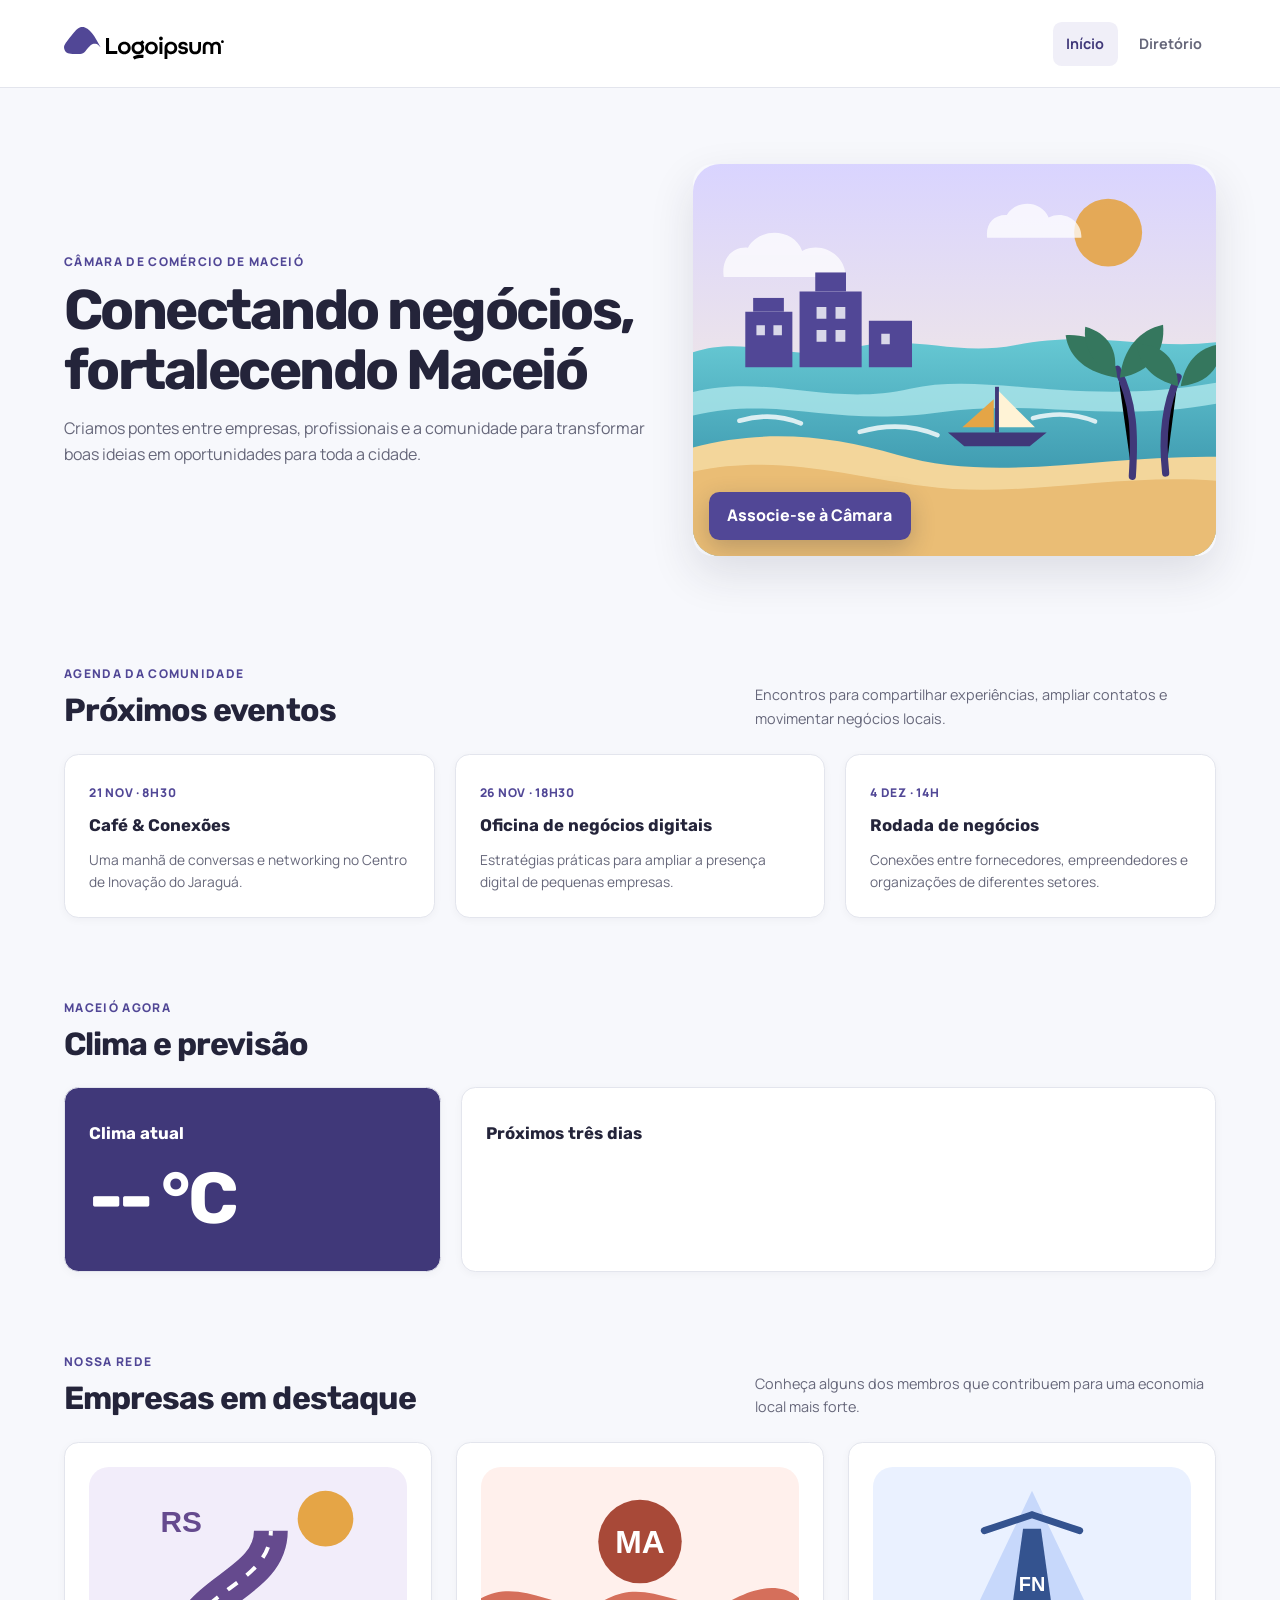
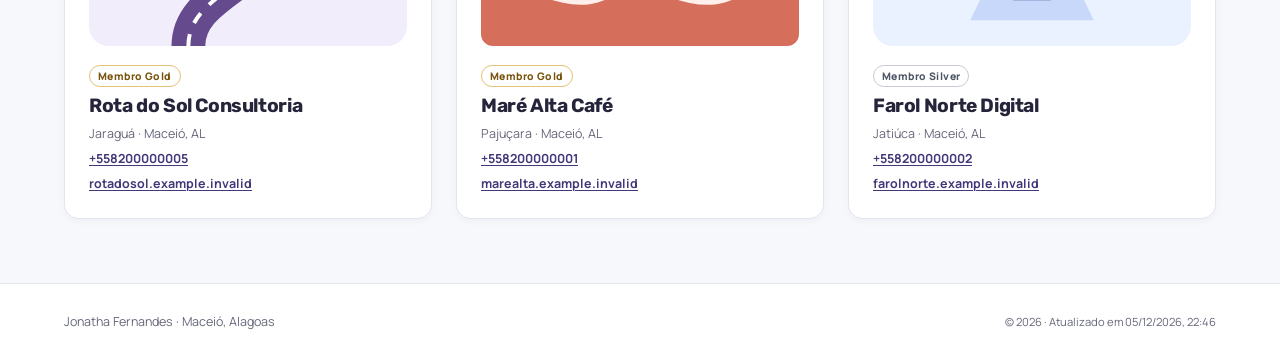
==== camara/index.html @ dceef284 "S03 - Tarefa: Página Inicial da Câmara de Comércio" ====
<!doctype html>
<html lang="pt-BR">

<head>
    <meta charset="UTF-8">
    <meta name="viewport" content="width=device-width, initial-scale=1.0">
    <meta name="description"
        content="Conecte-se à comunidade empresarial de Maceió, acompanhe eventos, o clima local e empresas em destaque.">
    <meta name="author" content="Jonatha Fernandes">
    <meta name="theme-color" content="#f7f8fc">
    <meta property="og:title" content="Câmara de Comércio de Maceió">
    <meta property="og:description"
        content="Conexões, eventos e oportunidades para fortalecer os negócios de Maceió.">
    <meta property="og:image"
        content="https://jonathafernandes.github.io/wdd231/camara/imagens/hero-maceio.svg">
    <meta property="og:url" content="https://jonathafernandes.github.io/wdd231/camara/">
    <meta property="og:type" content="website">
    <title>Câmara de Comércio de Maceió | Início</title>
    <link rel="preconnect" href="https://fonts.googleapis.com">
    <link rel="preconnect" href="https://fonts.gstatic.com" crossorigin>
    <link
        href="https://fonts.googleapis.com/css2?family=Manrope:wght@400;500;600;700;800&family=Rubik:wght@500;600;700&display=swap"
        rel="stylesheet">
    <link rel="stylesheet" href="../estilos/normalize.css">
    <link rel="stylesheet" href="estilos/camara-pequenas.css">
    <link rel="stylesheet" href="estilos/camara-grandes.css">
    <link rel="icon" href="../favicon.ico">
    <script src="scripts/navegacao.js" defer></script>
    <script src="../scripts/data.js" defer></script>
    <script src="scripts/camara-inicio.js" defer></script>
</head>

<body>
    <a class="skip-link" href="#conteudo-principal">Pular para o conteúdo principal</a>

    <header class="site-header">
        <div class="header-top">
            <a class="brand" href="index.html" aria-label="Câmara de Comércio de Maceió, início">
                <img src="imagens/logo-camara-comercio.svg" alt="Câmara de Comércio de Maceió" width="240"
                    height="49">
            </a>

            <button id="menu" class="menu-button" type="button" aria-label="Abrir menu de navegação"
                aria-controls="navegacao-principal" aria-expanded="false">
                <span aria-hidden="true">☰</span>
            </button>
        </div>

        <nav id="navegacao-principal" class="site-navigation" aria-label="Navegação principal">
            <a class="current-link" href="index.html" aria-current="page">Início</a>
            <a href="diretorio.html">Diretório</a>
        </nav>
    </header>

    <main id="conteudo-principal" class="home-main">
        <section class="home-hero" aria-labelledby="titulo-principal">
            <div class="hero-content">
                <p class="eyebrow">Câmara de Comércio de Maceió</p>
                <h1 id="titulo-principal">Conectando negócios, fortalecendo Maceió</h1>
                <p class="hero-copy">Criamos pontes entre empresas, profissionais e a comunidade para transformar boas
                    ideias em oportunidades para toda a cidade.</p>
            </div>

            <div class="hero-visual">
                <img src="imagens/hero-maceio.svg"
                    alt="Ilustração da orla de Maceió com coqueiros, edifícios e jangada" width="800" height="600">
                <a class="primary-action" href="associe-se.html">Associe-se à Câmara</a>
            </div>
        </section>

        <section class="home-section" aria-labelledby="eventos-titulo">
            <div class="section-heading">
                <div>
                    <p class="eyebrow">Agenda da comunidade</p>
                    <h2 id="eventos-titulo">Próximos eventos</h2>
                </div>
                <p>Encontros para compartilhar experiências, ampliar contatos e movimentar negócios locais.</p>
            </div>

            <div class="events-grid">
                <article class="event-card">
                    <time datetime="2026-11-21T08:30">21 nov · 8h30</time>
                    <h3>Café &amp; Conexões</h3>
                    <p>Uma manhã de conversas e networking no Centro de Inovação do Jaraguá.</p>
                </article>

                <article class="event-card">
                    <time datetime="2026-11-26T18:30">26 nov · 18h30</time>
                    <h3>Oficina de negócios digitais</h3>
                    <p>Estratégias práticas para ampliar a presença digital de pequenas empresas.</p>
                </article>

                <article class="event-card">
                    <time datetime="2026-12-04T14:00">4 dez · 14h</time>
                    <h3>Rodada de negócios</h3>
                    <p>Conexões entre fornecedores, empreendedores e organizações de diferentes setores.</p>
                </article>
            </div>
        </section>

        <section class="home-section weather-section" aria-labelledby="clima-titulo">
            <div class="section-heading compact-heading">
                <div>
                    <p class="eyebrow">Maceió agora</p>
                    <h2 id="clima-titulo">Clima e previsão</h2>
                </div>
            </div>

            <div class="weather-panel">
                <article class="current-weather" aria-labelledby="clima-atual-titulo">
                    <h3 id="clima-atual-titulo">Clima atual</h3>
                    <p id="temperatura-atual" class="current-temperature">-- °C</p>
                    <p id="descricao-clima" class="weather-description"></p>
                    <p id="status-clima" class="data-status" aria-live="polite"></p>
                </article>

                <div class="forecast" aria-labelledby="previsao-titulo">
                    <h3 id="previsao-titulo">Próximos três dias</h3>
                    <div id="previsao-clima" class="forecast-list" aria-live="polite"></div>
                </div>
            </div>
        </section>

        <section class="home-section spotlights-section" aria-labelledby="destaques-titulo">
            <div class="section-heading">
                <div>
                    <p class="eyebrow">Nossa rede</p>
                    <h2 id="destaques-titulo">Empresas em destaque</h2>
                </div>
                <p>Conheça alguns dos membros que contribuem para uma economia local mais forte.</p>
            </div>

            <p id="status-destaques" class="data-status" aria-live="polite"></p>
            <div id="destaques-membros" class="spotlights-grid"></div>
            <noscript>
                <p class="data-status">Ative o JavaScript para carregar as empresas em destaque.</p>
            </noscript>
        </section>
    </main>

    <footer class="site-footer">
        <div class="footer-inner">
            <p>Jonatha Fernandes · Maceió, Alagoas</p>
            <p class="footer-note">© <span id="anoAtual">2026</span> · Atualizado em <time id="ultimaModificacao"
                    datetime="2026-11-16">16/11/2026</time>
            </p>
        </div>
    </footer>
</body>

</html>
---- camara/estilos/camara-pequenas.css ----
:root {
  --chamber-ink: #24243a;
  --chamber-muted: #66677a;
  --chamber-primary: #514796;
  --chamber-primary-dark: #403879;
  --chamber-accent: #e5a546;
  --chamber-background: #f7f8fc;
  --chamber-surface: #ffffff;
  --chamber-border: #e3e5ed;
  --chamber-max-width: 72rem;
  color-scheme: light;
  font-family: "Manrope", sans-serif;
}

* {
  box-sizing: border-box;
}

html {
  min-width: 20rem;
  background: var(--chamber-background);
  scroll-behavior: smooth;
}

body {
  min-width: 20rem;
  min-height: 100vh;
  margin: 0;
  background: var(--chamber-background);
  color: var(--chamber-ink);
  font-family: "Manrope", sans-serif;
  font-size: 1rem;
  line-height: 1.6;
}

a {
  color: inherit;
}

img {
  display: block;
  max-width: 100%;
  height: auto;
}

:focus-visible {
  outline: 3px solid var(--chamber-accent);
  outline-offset: 3px;
}

.visually-hidden {
  position: absolute;
  width: 1px;
  height: 1px;
  overflow: hidden;
  clip: rect(0, 0, 0, 0);
  white-space: nowrap;
  clip-path: inset(50%);
}

.skip-link {
  position: fixed;
  z-index: 5;
  top: 0.5rem;
  left: 0.5rem;
  padding: 0.7rem 1rem;
  transform: translateY(-150%);
  background: var(--chamber-ink);
  color: #ffffff;
  font-weight: 700;
}

.skip-link:focus {
  transform: translateY(0);
}

.site-header {
  display: flex;
  flex-direction: column;
  padding: 1rem max(1.25rem, calc((100% - var(--chamber-max-width)) / 2));
  border-bottom: 1px solid var(--chamber-border);
  background: var(--chamber-surface);
}

.header-top {
  display: flex;
  width: 100%;
  align-items: center;
  justify-content: space-between;
  gap: 1rem;
}

.brand {
  display: inline-flex;
  align-items: center;
  align-self: flex-start;
  color: var(--chamber-ink);
  text-decoration: none;
}

.brand img {
  width: min(10rem, 100%);
  height: auto;
}

.menu-button {
  display: grid;
  width: 2.75rem;
  height: 2.75rem;
  flex: none;
  padding: 0;
  place-items: center;
  border: 0;
  background: var(--chamber-surface);
  color: var(--chamber-ink);
  cursor: pointer;
  font-size: 1.35rem;
}

.site-navigation {
  display: none;
  flex-direction: column;
  gap: 0.5rem;
  width: 100%;
  margin-top: 0.75rem;
}

.site-navigation.open {
  display: flex;
}

.site-navigation a {
  display: inline-flex;
  min-height: 2.75rem;
  align-items: center;
  padding: 0.5rem 0.85rem;
  border-radius: 0.55rem;
  color: var(--chamber-muted);
  font-size: 0.9rem;
  font-weight: 700;
  text-decoration: none;
  transition: background-color 160ms ease, color 160ms ease;
  width: 100%;
}

.site-navigation a:hover,
.site-navigation a:focus-visible {
  background: #f0eff8;
  color: var(--chamber-primary-dark);
}

.site-navigation .current-link {
  background: #f0eff8;
  color: var(--chamber-primary-dark);
}

main {
  width: min(100% - 2rem, var(--chamber-max-width));
  margin-inline: auto;
}

.intro {
  padding-block: 3.25rem 2.25rem;
}

.eyebrow {
  margin: 0 0 0.5rem;
  color: var(--chamber-primary);
  font-size: 0.75rem;
  font-weight: 800;
  letter-spacing: 0.11em;
  text-transform: uppercase;
}

h1,
h2,
h3,
p {
  overflow-wrap: anywhere;
}

h1,
h2,
h3 {
  font-family: "Rubik", sans-serif;
}

h1 {
  max-width: 45rem;
  margin: 0;
  font-size: clamp(2rem, 8vw, 3.5rem);
  font-weight: 700;
  letter-spacing: -0.045em;
  line-height: 1.08;
}

.intro-copy {
  max-width: 42rem;
  margin: 1rem 0 0;
  color: var(--chamber-muted);
  font-size: 1rem;
}

.directory {
  padding-block: 0.5rem 4rem;
}

.directory-heading {
  display: flex;
  flex-direction: column;
  gap: 1.25rem;
  align-items: flex-start;
  justify-content: space-between;
  margin-bottom: 1.25rem;
}

.directory-heading .eyebrow {
  margin-bottom: 0.2rem;
}

h2 {
  margin: 0;
  font-size: clamp(1.45rem, 6vw, 2rem);
  letter-spacing: -0.03em;
  line-height: 1.2;
}

.view-switcher {
  display: flex;
  flex-wrap: wrap;
  gap: 0.25rem;
  margin: 0;
  padding: 0.25rem;
  border: 1px solid var(--chamber-border);
  border-radius: 0.75rem;
  background: var(--chamber-surface);
}

.view-switcher button {
  display: inline-flex;
  min-height: 2.4rem;
  align-items: center;
  gap: 0.4rem;
  padding: 0.45rem 0.7rem;
  border: 0;
  border-radius: 0.5rem;
  background: transparent;
  color: var(--chamber-muted);
  cursor: pointer;
  font-size: 0.8rem;
  font-weight: 700;
  transition: background-color 160ms ease, color 160ms ease;
}

.view-switcher button span {
  font-size: 1.1rem;
  line-height: 1;
}

.view-switcher button[aria-pressed="true"] {
  background: var(--chamber-primary);
  color: #ffffff;
}

.view-switcher button:focus-visible {
  outline: 3px solid var(--chamber-accent);
  outline-offset: 2px;
}

.member-grid {
  display: grid;
  grid-template-columns: minmax(0, 1fr);
  gap: 1rem;
}

.member-card {
  display: grid;
  grid-template-columns: 5.5rem minmax(0, 1fr);
  align-items: start;
  gap: 0.9rem;
  min-width: 0;
  padding: 1rem;
  border: 1px solid var(--chamber-border);
  border-radius: 0.9rem;
  background: var(--chamber-surface);
  box-shadow: 0 2px 8px rgb(34 36 58 / 4%);
  transition: border-color 160ms ease, box-shadow 160ms ease, transform 160ms ease;
}

.member-card:hover {
  transform: translateY(-2px);
  border-color: #c8c4e2;
  box-shadow: 0 12px 28px rgb(34 36 58 / 9%);
}

.member-logo {
  width: 5.5rem;
  aspect-ratio: 16 / 9;
  object-fit: cover;
  border-radius: 0.75rem;
}

.member-info {
  min-width: 0;
}

.member-category {
  margin: 0 0 0.25rem;
  color: var(--chamber-primary);
  font-size: 0.68rem;
  font-weight: 800;
  letter-spacing: 0.08em;
  text-transform: uppercase;
}

.member-level {
  display: inline-block;
  width: fit-content;
  margin: 0 0 0.45rem;
  padding: 0.2rem 0.5rem;
  border: 1px solid transparent;
  border-radius: 999px;
  font-size: 0.65rem;
  font-weight: 800;
  letter-spacing: 0.04em;
  line-height: 1.3;
}

.level-gold {
  border-color: #e5c273;
  color: #79530b;
}

.level-silver {
  border-color: #c7ccd5;
  color: #4d5664;
}

.level-nonprofit {
  border-color: #a8d5b3;
  color: #286239;
}

.member-level:not(.level-gold):not(.level-silver):not(.level-nonprofit) {
  border-color: var(--chamber-border);
  background: var(--chamber-background);
  color: var(--chamber-muted);
}

.member-info h3 {
  margin: 0;
  font-size: 1.1rem;
  letter-spacing: -0.02em;
  line-height: 1.3;
}

.member-description {
  margin: 0.45rem 0 0.7rem;
  color: var(--chamber-muted);
  font-size: 0.85rem;
}

.member-info address,
.member-info a {
  display: block;
  margin-top: 0.3rem;
  color: var(--chamber-muted);
  font-size: 0.78rem;
  font-style: normal;
  overflow-wrap: anywhere;
}

.member-info a {
  color: var(--chamber-primary-dark);
  font-weight: 700;
  text-decoration-thickness: 1px;
  text-underline-offset: 0.16em;
}

.member-info a:hover {
  color: var(--chamber-primary);
}

.member-grid.is-list {
  grid-template-columns: minmax(0, 1fr);
}

.member-grid.is-list .member-card {
  grid-template-columns: minmax(0, 1fr);
  border-radius: 0;
  box-shadow: none;
}

.member-grid.is-list .member-logo {
  display: none;
}

.member-grid.is-list .member-card:nth-child(even) {
  background: #f0eff8;
}

.home-main {
  width: min(100% - 2rem, var(--chamber-max-width));
}

.home-hero {
  display: grid;
  gap: 2rem;
  padding-block: 2.5rem 3.5rem;
}

.hero-content {
  align-self: center;
}

.hero-copy {
  max-width: 38rem;
  margin: 1rem 0 0;
  color: var(--chamber-muted);
}

.primary-action {
  display: inline-flex;
  min-height: 3rem;
  align-items: center;
  justify-content: center;
  margin-top: 1.5rem;
  padding: 0.7rem 1.15rem;
  border-radius: 0.65rem;
  background: var(--chamber-primary);
  color: #ffffff;
  font-weight: 800;
  text-decoration: none;
  transition: background-color 160ms ease, transform 160ms ease;
}

.primary-action:hover {
  transform: translateY(-2px);
  background: var(--chamber-primary-dark);
}

.hero-visual {
  position: relative;
  overflow: hidden;
  border-radius: 1.25rem;
  box-shadow: 0 18px 45px rgb(34 36 58 / 12%);
}

.hero-visual img {
  width: 100%;
}

.hero-visual .primary-action {
  position: absolute;
  bottom: 1rem;
  left: 1rem;
  margin: 0;
  box-shadow: 0 8px 24px rgb(34 36 58 / 24%);
}

.home-section {
  padding-block: 1rem 4rem;
}

.section-heading {
  display: grid;
  gap: 0.75rem;
  margin-bottom: 1.5rem;
}

.section-heading > p {
  max-width: 38rem;
  margin: 0;
  color: var(--chamber-muted);
  font-size: 0.9rem;
}

.events-grid,
.spotlights-grid {
  display: grid;
  grid-template-columns: minmax(0, 1fr);
  gap: 1rem;
}

.event-card,
.current-weather,
.forecast {
  min-width: 0;
  padding: 1.25rem;
  border: 1px solid var(--chamber-border);
  border-radius: 0.9rem;
  background: var(--chamber-surface);
  box-shadow: 0 2px 8px rgb(34 36 58 / 4%);
}

.event-card time {
  color: var(--chamber-primary);
  font-size: 0.75rem;
  font-weight: 800;
  letter-spacing: 0.06em;
  text-transform: uppercase;
}

.event-card h3,
.current-weather h3,
.forecast h3 {
  margin: 0.5rem 0 0;
  font-size: 1.05rem;
}

.event-card p,
.weather-description {
  margin: 0.6rem 0 0;
  color: var(--chamber-muted);
  font-size: 0.86rem;
}

.weather-panel {
  display: grid;
  gap: 1rem;
}

.current-weather {
  background: var(--chamber-primary-dark);
  color: #ffffff;
}

.current-weather h3,
.current-weather .weather-description,
.current-weather .data-status {
  color: inherit;
}

.current-temperature {
  margin: 1rem 0 0;
  font-family: "Rubik", sans-serif;
  font-size: clamp(2.5rem, 14vw, 4.5rem);
  font-weight: 700;
  letter-spacing: -0.05em;
  line-height: 1;
}

.forecast-list {
  display: grid;
  gap: 0.75rem;
  margin-top: 1rem;
  min-height: 4.5rem;
}

.forecast-item {
  display: flex;
  align-items: center;
  justify-content: space-between;
  gap: 1rem;
  padding-block: 0.65rem;
  border-top: 1px solid var(--chamber-border);
}

.data-status {
  margin: 0.75rem 0 0;
  color: var(--chamber-muted);
  font-size: 0.82rem;
}

.spotlights-grid .member-card {
  grid-template-columns: 5.5rem minmax(0, 1fr);
}

.spotlights-grid:empty {
  min-height: 1rem;
}

.site-footer {
  border-top: 1px solid var(--chamber-border);
  background: var(--chamber-surface);
}

.footer-inner {
  width: min(100% - 2rem, var(--chamber-max-width));
  margin-inline: auto;
  padding-block: 1.5rem;
  text-align: center;
}

.footer-inner p {
  margin: 0.35rem 0 0;
  color: var(--chamber-muted);
  font-size: 0.78rem;
}

.footer-inner .footer-note {
  font-size: 0.7rem;
}

@media (prefers-reduced-motion: reduce) {
  *,
  *::before,
  *::after {
    scroll-behavior: auto !important;
    transition-duration: 0.01ms !important;
    animation-duration: 0.01ms !important;
    animation-iteration-count: 1 !important;
  }
}
---- camara/estilos/camara-grandes.css ----
@media screen and (min-width: 48rem) {
  .site-header {
    min-height: 5.5rem;
    flex-direction: row;
    align-items: center;
    justify-content: space-between;
    gap: 2rem;
  }

  .header-top {
    width: auto;
  }

  .menu-button {
    display: none;
  }

  .site-navigation {
    display: flex;
    width: auto;
    margin-top: 0;
    flex-direction: row;
    align-items: center;
    justify-content: flex-end;
  }

  .site-navigation a {
    width: auto;
  }

  .intro {
    padding-block: 5rem 3rem;
  }

  .intro-copy {
    font-size: 1.05rem;
  }

  .home-hero {
    grid-template-columns: minmax(0, 1fr) minmax(20rem, 0.9fr);
    align-items: center;
    gap: 3rem;
    min-height: 35rem;
    padding-block: 3.5rem 4.5rem;
  }

  .section-heading {
    grid-template-columns: minmax(0, 1fr) minmax(18rem, 0.7fr);
    align-items: end;
    gap: 2rem;
  }

  .compact-heading {
    grid-template-columns: minmax(0, 1fr);
  }

  .events-grid {
    grid-template-columns: repeat(3, minmax(0, 1fr));
    gap: 1.25rem;
  }

  .event-card,
  .current-weather,
  .forecast {
    padding: 1.5rem;
  }

  .weather-panel {
    grid-template-columns: minmax(15rem, 0.75fr) minmax(0, 1.5fr);
    gap: 1.25rem;
  }

  .forecast-list {
    grid-template-columns: repeat(3, minmax(0, 1fr));
  }

  .forecast-item {
    min-height: 5rem;
    flex-direction: column;
    align-items: flex-start;
    justify-content: center;
    border-top: 0;
    border-left: 1px solid var(--chamber-border);
    padding: 0 1rem;
  }

  .spotlights-grid {
    grid-template-columns: repeat(2, minmax(0, 1fr));
    gap: 1.25rem;
  }

  .directory-heading {
    flex-direction: row;
    align-items: flex-end;
    margin-bottom: 1.5rem;
  }

  .member-grid {
    grid-template-columns: repeat(2, minmax(0, 1fr));
    gap: 1.25rem;
  }

  .member-card {
    grid-template-columns: 5.5rem minmax(0, 1fr);
    gap: 1rem;
    padding: 1.25rem;
  }

  .member-logo {
    width: 5.5rem;
  }

  .member-info h3 {
    font-size: 1.15rem;
  }

  .member-grid.is-list .member-card {
    grid-template-columns: minmax(0, 1fr);
    align-items: center;
    padding: 1rem 1.25rem;
  }

  .member-grid.is-list .member-info {
    display: grid;
    grid-template-columns: minmax(0, 1fr) minmax(12rem, 1fr);
    align-items: center;
    column-gap: 1rem;
  }

  .member-grid.is-list .member-description {
    grid-column: 1;
    grid-row: 3;
    margin: 0.2rem 0 0;
  }

  .member-grid.is-list .member-info h3 {
    grid-column: 1;
    grid-row: 2;
  }

  .member-grid.is-list .member-info address,
  .member-grid.is-list .member-info a {
    grid-column: 2;
    margin-top: 0.15rem;
  }

  .member-grid.is-list .member-info address {
    grid-row: 1;
  }

  .member-grid.is-list .member-info a[href^="tel:"] {
    grid-row: 2;
  }

  .member-grid.is-list .member-info a[href^="https:"] {
    grid-row: 3;
  }

  .footer-inner {
    display: flex;
    align-items: center;
    justify-content: space-between;
    gap: 1rem;
    padding-block: 1.75rem;
    text-align: left;
  }

  .footer-inner p {
    margin: 0;
  }
}

@media screen and (min-width: 70rem) {
  .spotlights-grid {
    grid-template-columns: repeat(3, minmax(0, 1fr));
    gap: 1.5rem;
  }

  .spotlights-grid .member-card {
    grid-template-columns: 1fr;
  }

  .spotlights-grid .member-logo {
    width: 100%;
  }

  .member-grid {
    grid-template-columns: repeat(3, minmax(0, 1fr));
    gap: 1.5rem;
  }

  .member-card {
    grid-template-columns: 1fr;
    align-content: start;
    min-height: 20rem;
    padding: 1.5rem;
  }

  .member-logo {
    width: 100%;
  }

  .member-info h3 {
    font-size: 1.2rem;
  }

  .member-grid.is-list {
    grid-template-columns: minmax(0, 1fr);
  }

  .member-grid.is-list .member-card {
    grid-template-columns: minmax(0, 1fr);
    min-height: 0;
  }
}
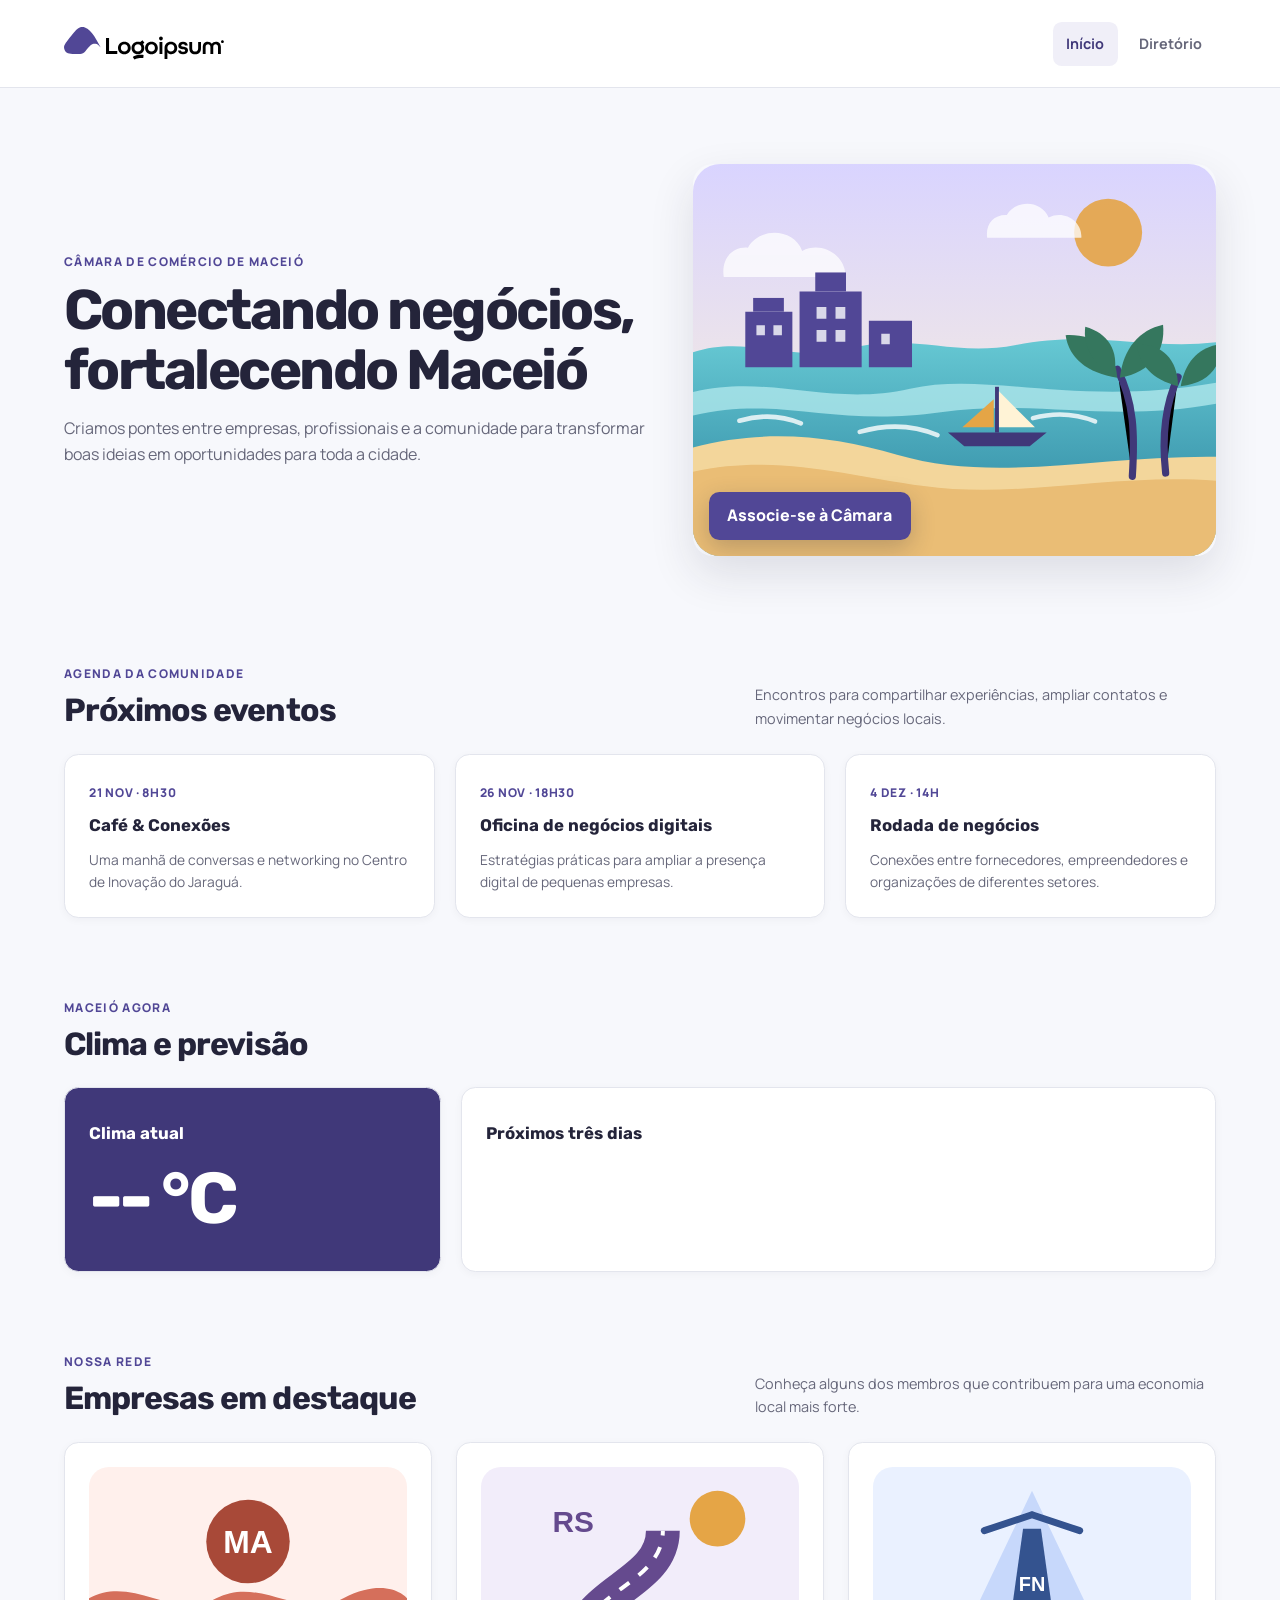
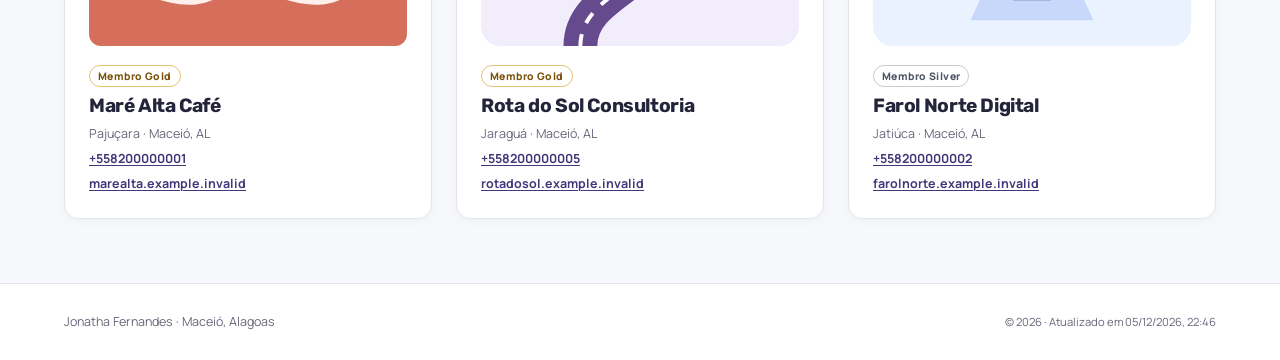
==== commit f8e66bff: "ajuste da Auditoria da Página" ====
--- a/camara/index.html
+++ b/camara/index.html
@@ -114,10 +114,10 @@
                     <p id="status-clima" class="data-status" aria-live="polite"></p>
                 </article>
 
-                <div class="forecast" aria-labelledby="previsao-titulo">
+                <section class="forecast" aria-labelledby="previsao-titulo">
                     <h3 id="previsao-titulo">Próximos três dias</h3>
                     <div id="previsao-clima" class="forecast-list" aria-live="polite"></div>
-                </div>
+                </section>
             </div>
         </section>
 
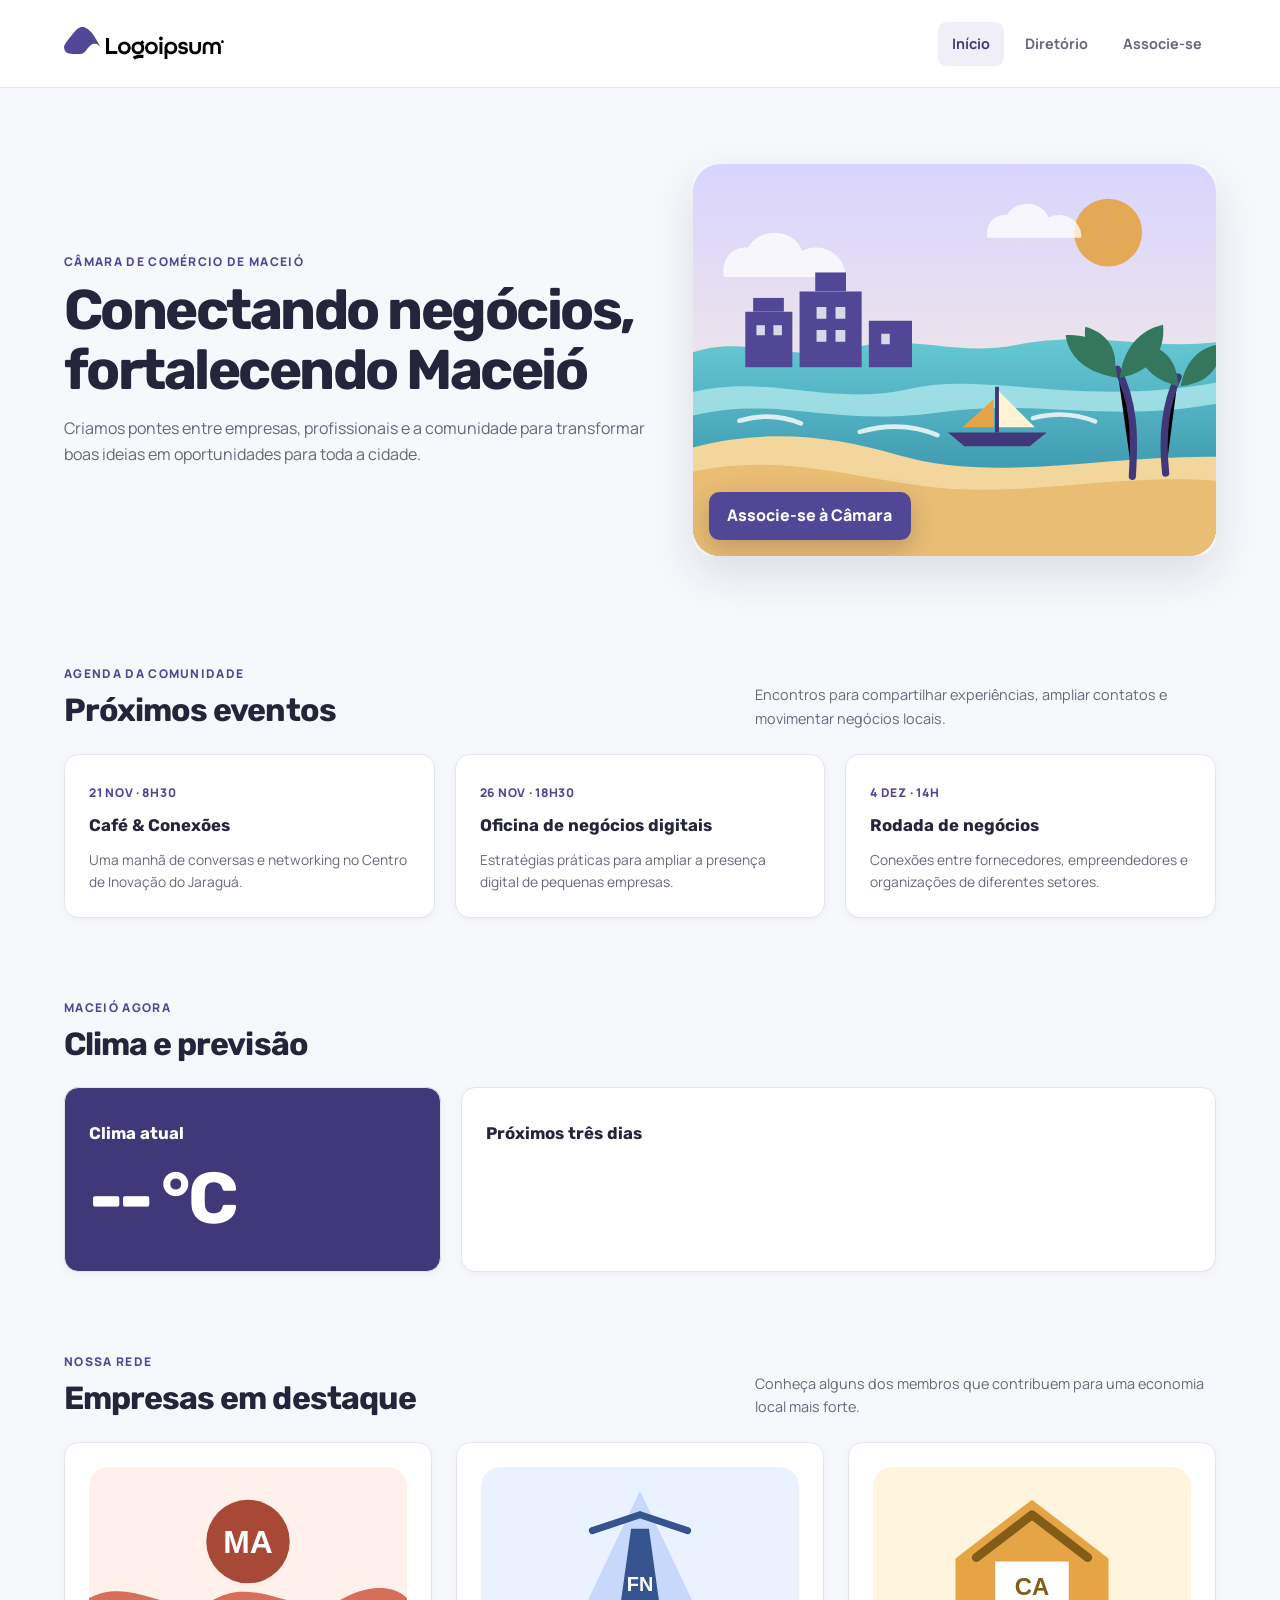
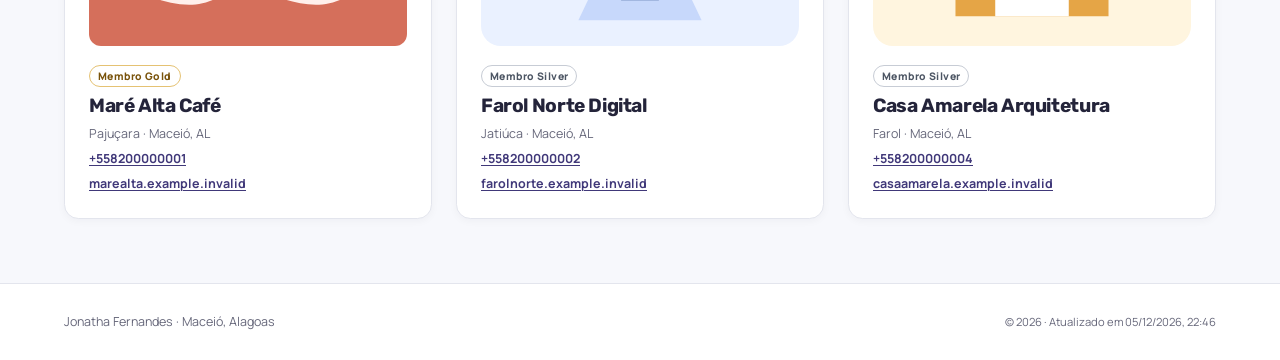
==== commit fa04e85c: "S04 - Tarefa: Página Associe-se à Câmara" ====
--- a/camara/index.html
+++ b/camara/index.html
@@ -1,4 +1,4 @@
-<!doctype html>
+<!DOCTYPE html>
 <html lang="pt-BR">
 
 <head>
@@ -49,6 +49,7 @@
         <nav id="navegacao-principal" class="site-navigation" aria-label="Navegação principal">
             <a class="current-link" href="index.html" aria-current="page">Início</a>
             <a href="diretorio.html">Diretório</a>
+            <a href="associacao.html">Associe-se</a>
         </nav>
     </header>
 
@@ -64,7 +65,7 @@
             <div class="hero-visual">
                 <img src="imagens/hero-maceio.svg"
                     alt="Ilustração da orla de Maceió com coqueiros, edifícios e jangada" width="800" height="600">
-                <a class="primary-action" href="associe-se.html">Associe-se à Câmara</a>
+                <a class="primary-action" href="associacao.html">Associe-se à Câmara</a>
             </div>
         </section>
 
--- a/camara/estilos/camara-pequenas.css
+++ b/camara/estilos/camara-pequenas.css
@@ -570,6 +570,336 @@
   min-height: 1rem;
 }
 
+.join-main,
+.thanks-main {
+  padding-block: 3rem 4rem;
+}
+
+.join-intro,
+.thanks-intro {
+  max-width: 46rem;
+  margin-bottom: 2rem;
+}
+
+.join-intro > p:last-child,
+.thanks-intro > p:last-child {
+  margin: 1rem 0 0;
+  color: var(--chamber-muted);
+}
+
+.join-layout {
+  display: grid;
+  gap: 2rem;
+}
+
+.join-form,
+.confirmation-card {
+  min-width: 0;
+  padding: 1.25rem;
+  border: 1px solid var(--chamber-border);
+  border-radius: 1rem;
+  background: var(--chamber-surface);
+  box-shadow: 0 8px 30px rgb(34 36 58 / 7%);
+}
+
+.form-heading,
+.membership-heading,
+.confirmation-heading {
+  margin-bottom: 1.5rem;
+}
+
+.form-heading > p:last-child,
+.membership-heading > p:last-child {
+  margin: 0.65rem 0 0;
+  color: var(--chamber-muted);
+  font-size: 0.9rem;
+}
+
+.form-grid {
+  display: grid;
+  gap: 1rem;
+}
+
+.form-field {
+  display: grid;
+  gap: 0.4rem;
+  min-width: 0;
+  color: var(--chamber-ink);
+  font-size: 0.9rem;
+  font-weight: 700;
+}
+
+.form-field input,
+.form-field select,
+.form-field textarea {
+  width: 100%;
+  min-height: 3rem;
+  padding: 0.7rem 0.8rem;
+  border: 1px solid #c8cad5;
+  border-radius: 0.6rem;
+  background-color: #ffffff;
+  color: var(--chamber-ink);
+  font: inherit;
+  font-weight: 500;
+  transition: border-color 160ms ease, box-shadow 160ms ease;
+}
+
+.form-field select {
+  appearance: none;
+  padding-right: 2.75rem;
+  background-image: linear-gradient(45deg, transparent 50%, var(--chamber-primary) 50%),
+    linear-gradient(135deg, var(--chamber-primary) 50%, transparent 50%);
+  background-position: calc(100% - 1.15rem) 1.3rem, calc(100% - 0.8rem) 1.3rem;
+  background-repeat: no-repeat;
+  background-size: 0.4rem 0.4rem, 0.4rem 0.4rem;
+}
+
+.form-field textarea {
+  min-height: 8rem;
+  resize: vertical;
+}
+
+.form-field input:focus,
+.form-field select:focus,
+.form-field textarea:focus {
+  border-color: var(--chamber-primary);
+  box-shadow: 0 0 0 3px rgb(81 71 150 / 14%);
+  outline: 0;
+}
+
+.form-field input::placeholder {
+  color: #7a7c8e;
+}
+
+.submit-button {
+  display: inline-flex;
+  min-height: 3rem;
+  align-items: center;
+  justify-content: center;
+  margin-top: 1.5rem;
+  padding: 0.7rem 1.2rem;
+  border: 0;
+  border-radius: 0.65rem;
+  background: var(--chamber-primary);
+  color: #ffffff;
+  cursor: pointer;
+  font: inherit;
+  font-weight: 800;
+  transition: background-color 160ms ease, transform 160ms ease;
+}
+
+.submit-button:hover {
+  transform: translateY(-2px);
+  background: var(--chamber-primary-dark);
+}
+
+.membership-cards {
+  display: grid;
+  gap: 1rem;
+}
+
+.membership-option {
+  padding: 1.15rem;
+  border: 1px solid var(--chamber-border);
+  border-left: 0.35rem solid var(--chamber-primary);
+  border-radius: 0.85rem;
+  background: var(--chamber-surface);
+  box-shadow: 0 4px 16px rgb(34 36 58 / 5%);
+  animation: membership-card-entry 600ms ease-out both;
+}
+
+.membership-option:nth-child(2) {
+  animation-delay: 120ms;
+}
+
+.membership-option:nth-child(3) {
+  animation-delay: 240ms;
+}
+
+.membership-option:nth-child(4) {
+  animation-delay: 360ms;
+}
+
+.membership-bronze {
+  border-left-color: #a9652b;
+}
+
+.membership-silver {
+  border-left-color: #7a8391;
+}
+
+.membership-gold {
+  border-left-color: #b47a12;
+}
+
+.membership-kicker {
+  margin: 0 0 0.25rem;
+  color: var(--chamber-primary);
+  font-size: 0.78rem;
+  font-weight: 800;
+  letter-spacing: 0.04em;
+  text-transform: uppercase;
+}
+
+.membership-option h3 {
+  margin: 0;
+  font-size: 1.08rem;
+}
+
+.membership-option > p:not(.membership-kicker) {
+  margin: 0.5rem 0 0;
+  color: var(--chamber-muted);
+  font-size: 0.88rem;
+}
+
+.membership-option a {
+  display: inline-flex;
+  min-height: 2.75rem;
+  align-items: center;
+  margin-top: 0.75rem;
+  color: var(--chamber-primary-dark);
+  font-size: 0.9rem;
+  font-weight: 800;
+  text-underline-offset: 0.18em;
+}
+
+@keyframes membership-card-entry {
+  from {
+    transform: translateY(1rem);
+    opacity: 0;
+  }
+
+  to {
+    transform: translateY(0);
+    opacity: 1;
+  }
+}
+
+.membership-dialog {
+  width: min(calc(100% - 2rem), 34rem);
+  padding: 1.4rem;
+  border: 0;
+  border-radius: 1rem;
+  color: var(--chamber-ink);
+  box-shadow: 0 24px 70px rgb(34 36 58 / 28%);
+}
+
+.membership-dialog::backdrop {
+  background: rgb(24 23 42 / 65%);
+  backdrop-filter: blur(3px);
+}
+
+.membership-dialog[open] {
+  animation: dialog-entry 180ms ease-out;
+}
+
+.dialog-heading {
+  display: flex;
+  align-items: flex-start;
+  justify-content: space-between;
+  gap: 1rem;
+}
+
+.dialog-heading button {
+  display: grid;
+  width: 2.75rem;
+  height: 2.75rem;
+  flex: none;
+  padding: 0;
+  place-items: center;
+  border: 1px solid var(--chamber-border);
+  border-radius: 50%;
+  background: var(--chamber-background);
+  color: var(--chamber-ink);
+  cursor: pointer;
+  font-size: 1.4rem;
+  line-height: 1;
+}
+
+.membership-dialog > p {
+  margin: 1rem 0 0;
+  color: var(--chamber-muted);
+}
+
+.membership-dialog ul {
+  margin: 1rem 0 0;
+  padding-left: 1.25rem;
+}
+
+.membership-dialog li + li {
+  margin-top: 0.5rem;
+}
+
+@keyframes dialog-entry {
+  from {
+    transform: translateY(0.5rem) scale(0.98);
+    opacity: 0;
+  }
+
+  to {
+    transform: translateY(0) scale(1);
+    opacity: 1;
+  }
+}
+
+.thanks-main {
+  min-height: calc(100vh - 12rem);
+}
+
+.confirmation-card {
+  max-width: 48rem;
+}
+
+.confirmation-list {
+  display: grid;
+  gap: 0;
+  margin: 0;
+}
+
+.confirmation-list > div {
+  display: grid;
+  gap: 0.25rem;
+  padding-block: 0.9rem;
+  border-top: 1px solid var(--chamber-border);
+}
+
+.confirmation-list dt {
+  color: var(--chamber-muted);
+  font-size: 0.82rem;
+  font-weight: 700;
+}
+
+.confirmation-list dd {
+  margin: 0;
+  font-weight: 700;
+  overflow-wrap: anywhere;
+}
+
+.confirmation-actions {
+  display: flex;
+  flex-wrap: wrap;
+  gap: 0.75rem;
+  margin-top: 1.5rem;
+}
+
+.confirmation-actions .primary-action {
+  margin-top: 0;
+}
+
+.secondary-action {
+  display: inline-flex;
+  min-height: 3rem;
+  align-items: center;
+  justify-content: center;
+  padding: 0.7rem 1.15rem;
+  border: 1px solid var(--chamber-border);
+  border-radius: 0.65rem;
+  background: var(--chamber-surface);
+  color: var(--chamber-primary-dark);
+  font-weight: 800;
+  text-decoration: none;
+}
+
 .site-footer {
   border-top: 1px solid var(--chamber-border);
   background: var(--chamber-surface);
--- a/camara/estilos/camara-grandes.css
+++ b/camara/estilos/camara-grandes.css
@@ -89,6 +89,46 @@
     gap: 1.25rem;
   }
 
+  .join-main,
+  .thanks-main {
+    padding-block: 4.5rem 5rem;
+  }
+
+  .join-intro,
+  .thanks-intro {
+    margin-bottom: 3rem;
+  }
+
+  .join-layout {
+    grid-template-columns: minmax(0, 1.25fr) minmax(18rem, 0.75fr);
+    align-items: start;
+    gap: 2rem;
+  }
+
+  .join-form,
+  .confirmation-card {
+    padding: 2rem;
+  }
+
+  .form-grid {
+    grid-template-columns: repeat(2, minmax(0, 1fr));
+    gap: 1.15rem;
+  }
+
+  .field-full {
+    grid-column: 1 / -1;
+  }
+
+  .membership-panel {
+    align-self: start;
+  }
+
+  .confirmation-list > div {
+    grid-template-columns: minmax(10rem, 0.45fr) minmax(0, 1fr);
+    align-items: baseline;
+    gap: 1rem;
+  }
+
   .directory-heading {
     flex-direction: row;
     align-items: flex-end;
